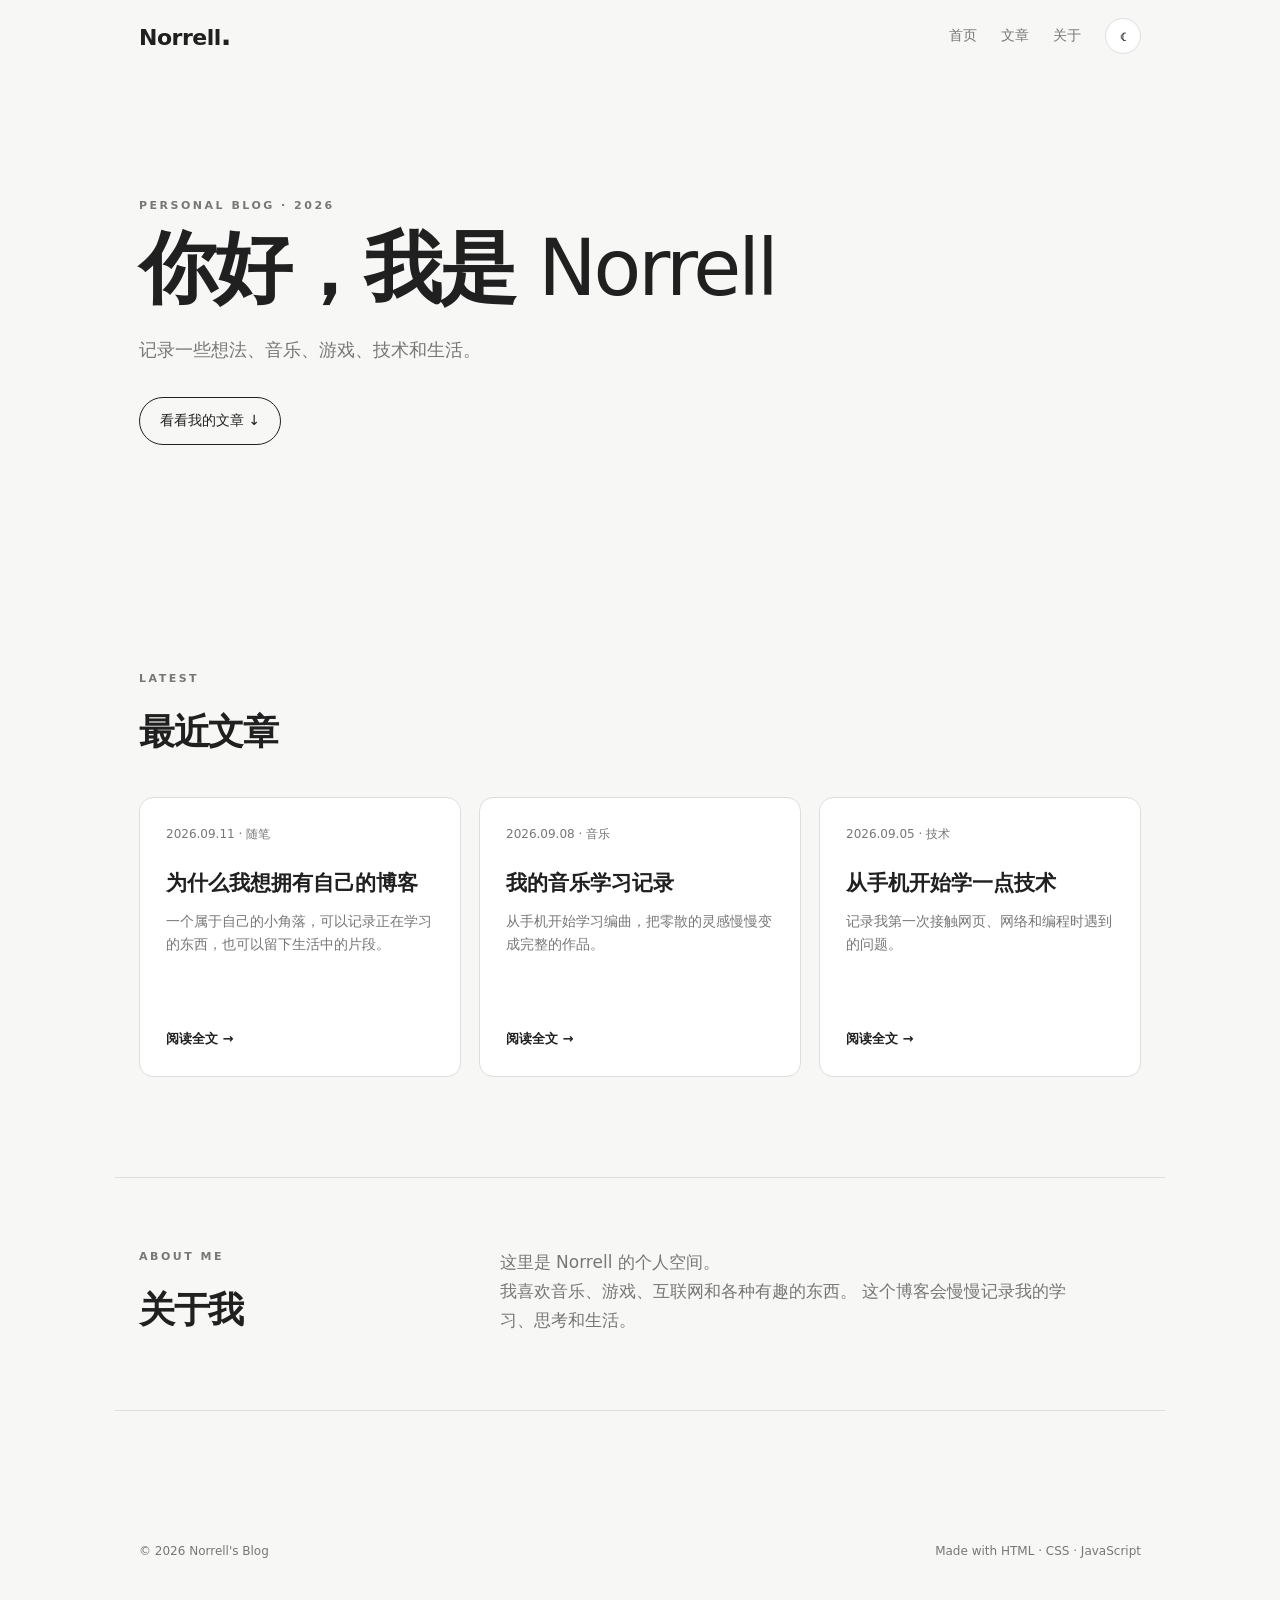
==== index.html @ d72a8a7d "Add files via upload" ====
<!doctype html>
<html lang="zh-CN">
<head>
  <meta charset="UTF-8">
  <meta name="viewport" content="width=device-width, initial-scale=1.0">
  <meta name="description" content="Norrell 的个人博客">
  <title>Norrell's Blog</title>
  <link rel="stylesheet" href="style.css">
</head>
<body>
  <header class="nav">
    <a class="logo" href="#">Norrell<span>.</span></a>
    <nav>
      <a href="#home">首页</a>
      <a href="#posts">文章</a>
      <a href="#about">关于</a>
      <button id="themeBtn" aria-label="切换主题">☾</button>
    </nav>
  </header>

  <main>
    <section id="home" class="hero">
      <p class="eyebrow">PERSONAL BLOG · 2026</p>
      <h1>你好，我是 <span>Norrell</span></h1>
      <p class="intro">记录一些想法、音乐、游戏、技术和生活。</p>
      <a class="button" href="#posts">看看我的文章 ↓</a>
    </section>

    <section id="posts" class="section">
      <div class="section-title">
        <p class="eyebrow">LATEST</p>
        <h2>最近文章</h2>
      </div>

      <div class="posts">
        <article class="card">
          <p class="date">2026.09.11 · 随笔</p>
          <h3>为什么我想拥有自己的博客</h3>
          <p>一个属于自己的小角落，可以记录正在学习的东西，也可以留下生活中的片段。</p>
          <a href="#">阅读全文 →</a>
        </article>

        <article class="card">
          <p class="date">2026.09.08 · 音乐</p>
          <h3>我的音乐学习记录</h3>
          <p>从手机开始学习编曲，把零散的灵感慢慢变成完整的作品。</p>
          <a href="#">阅读全文 →</a>
        </article>

        <article class="card">
          <p class="date">2026.09.05 · 技术</p>
          <h3>从手机开始学一点技术</h3>
          <p>记录我第一次接触网页、网络和编程时遇到的问题。</p>
          <a href="#">阅读全文 →</a>
        </article>
      </div>
    </section>

    <section id="about" class="about">
      <div>
        <p class="eyebrow">ABOUT ME</p>
        <h2>关于我</h2>
      </div>
      <p>
        这里是 Norrell 的个人空间。<br>
        我喜欢音乐、游戏、互联网和各种有趣的东西。
        这个博客会慢慢记录我的学习、思考和生活。
      </p>
    </section>
  </main>

  <footer>
    <p>© 2026 Norrell's Blog</p>
    <p>Made with HTML · CSS · JavaScript</p>
  </footer>

  <script src="script.js"></script>
</body>
</html>
---- style.css ----
*{box-sizing:border-box;margin:0;padding:0}
:root{--bg:#f7f7f5;--text:#202020;--muted:#777;--card:#fff;--line:#ddd;--accent:#333}
body.dark{--bg:#151515;--text:#eee;--muted:#aaa;--card:#202020;--line:#383838;--accent:#fff}
html{scroll-behavior:smooth}
body{font-family:system-ui,-apple-system,BlinkMacSystemFont,"Segoe UI","Noto Sans SC",sans-serif;background:var(--bg);color:var(--text);line-height:1.7;transition:.25s}
a{color:inherit;text-decoration:none}
.nav{height:72px;display:flex;align-items:center;justify-content:space-between;max-width:1050px;margin:auto;padding:0 24px}
.logo{font-size:22px;font-weight:800;letter-spacing:-.5px}.logo span{font-size:28px}
nav{display:flex;gap:24px;align-items:center}nav a{font-size:14px;color:var(--muted)}nav a:hover{color:var(--text)}
#themeBtn{border:1px solid var(--line);background:var(--card);color:var(--text);width:36px;height:36px;border-radius:50%;cursor:pointer}
.hero{max-width:1050px;margin:0 auto;padding:125px 24px 145px}
.eyebrow{font-size:11px;letter-spacing:2.5px;color:var(--muted);font-weight:700;margin-bottom:12px}
h1{font-size:clamp(42px,8vw,78px);line-height:1.05;letter-spacing:-3px;max-width:800px}
h1 span{font-weight:400}
.intro{font-size:18px;color:var(--muted);margin:25px 0 32px;max-width:560px}
.button{display:inline-block;padding:11px 20px;border:1px solid var(--text);border-radius:30px;font-size:14px}
.section{max-width:1050px;margin:auto;padding:80px 24px}
h2{font-size:36px;letter-spacing:-1.5px}
.posts{display:grid;grid-template-columns:repeat(3,1fr);gap:18px;margin-top:35px}
.card{background:var(--card);border:1px solid var(--line);border-radius:14px;padding:26px;min-height:280px;display:flex;flex-direction:column}
.date{font-size:12px;color:var(--muted);margin-bottom:25px}
.card h3{font-size:21px;line-height:1.35;margin-bottom:12px}
.card p:not(.date){color:var(--muted);font-size:14px}
.card a{margin-top:auto;padding-top:25px;font-size:13px;font-weight:700}
.about{max-width:1050px;margin:20px auto 100px;padding:70px 24px;border-top:1px solid var(--line);border-bottom:1px solid var(--line);display:grid;grid-template-columns:1fr 2fr;gap:40px}
.about>p{font-size:17px;color:var(--muted);max-width:600px}
footer{max-width:1050px;margin:auto;padding:30px 24px 45px;display:flex;justify-content:space-between;color:var(--muted);font-size:12px}
@media(max-width:700px){.nav{height:62px}.nav nav{gap:13px}.nav nav a{font-size:12px}.hero{padding:90px 22px 105px}h1{letter-spacing:-2px}.posts{grid-template-columns:1fr}.card{min-height:240px}.about{grid-template-columns:1fr;margin-bottom:60px;padding:55px 24px}footer{display:block}footer p+p{margin-top:6px}}
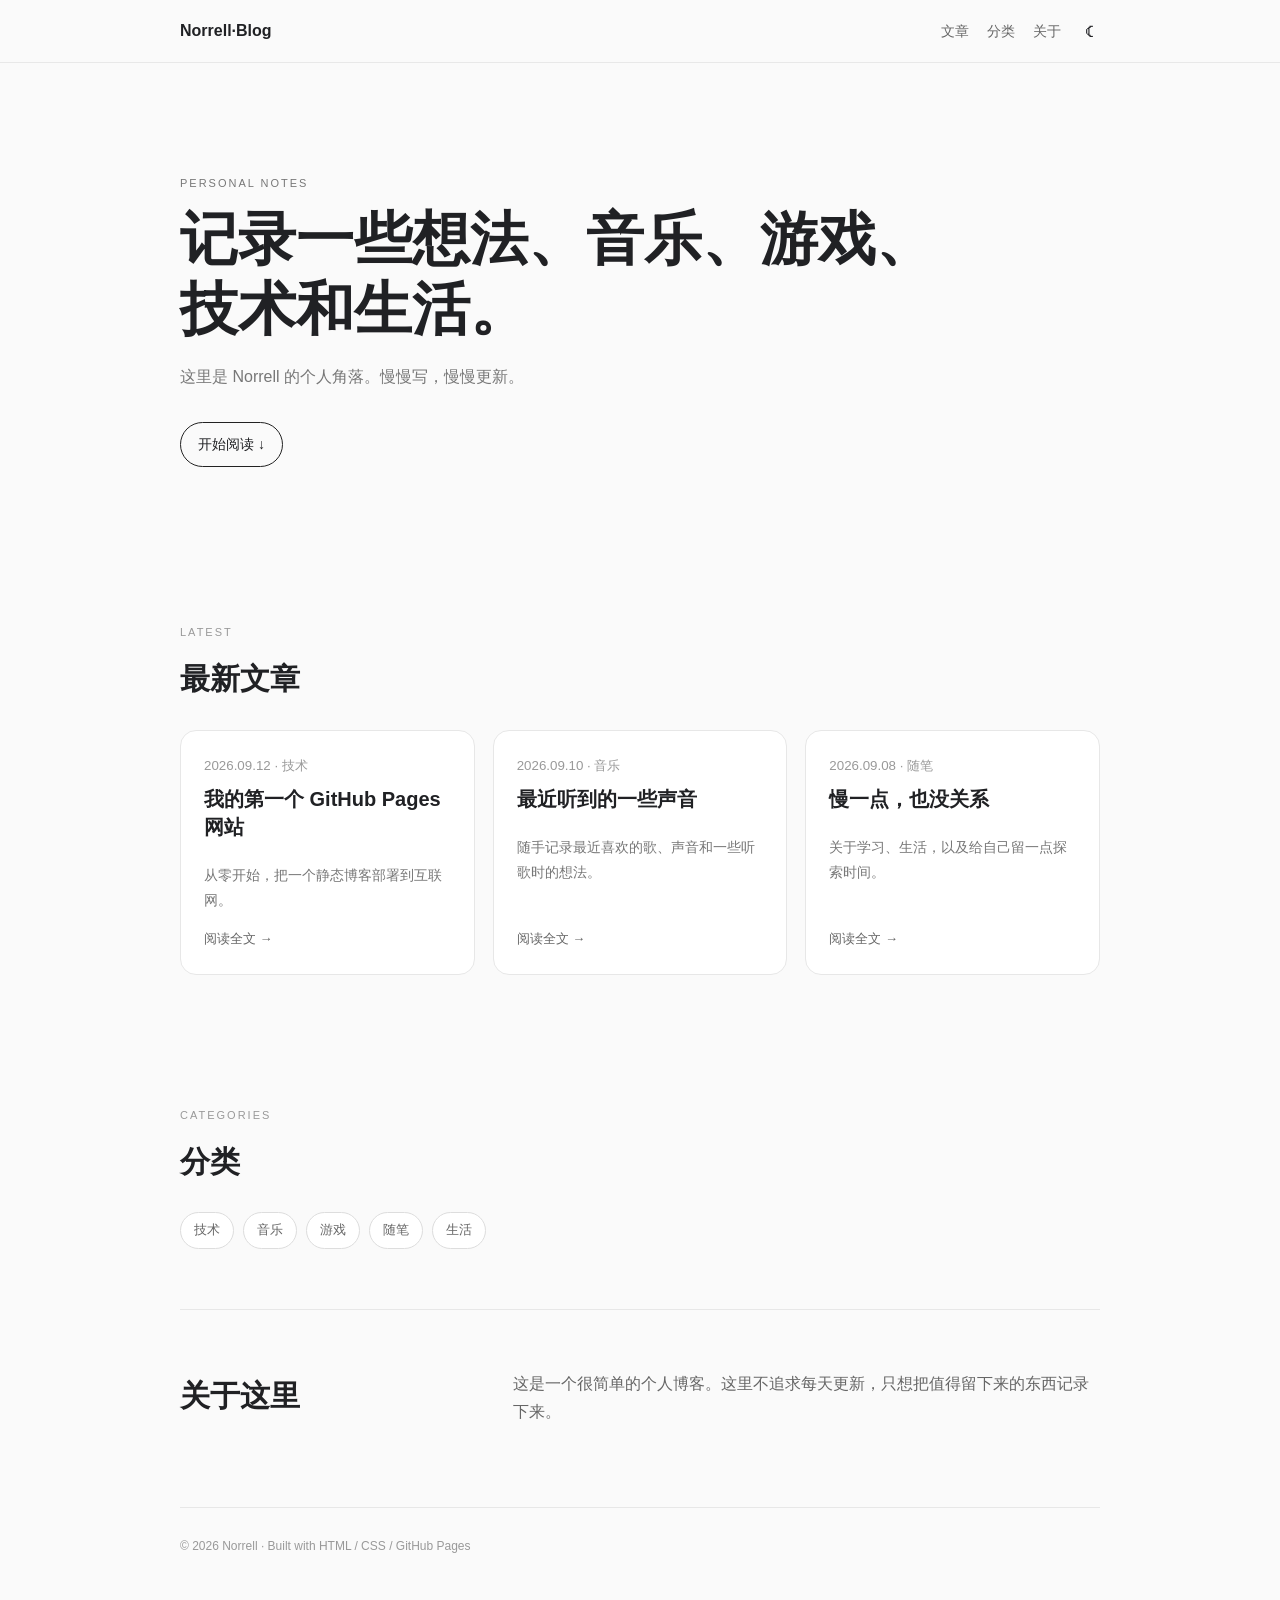
==== commit 4ac6261b: "Add files via upload" ====
--- a/index.html
+++ b/index.html
@@ -1,79 +1,16 @@
 <!doctype html>
-<html lang="zh-CN">
-<head>
-  <meta charset="UTF-8">
-  <meta name="viewport" content="width=device-width, initial-scale=1.0">
-  <meta name="description" content="Norrell 的个人博客">
-  <title>Norrell's Blog</title>
-  <link rel="stylesheet" href="style.css">
-</head>
+<html lang="zh-CN"><head><meta charset="utf-8"><meta name="viewport" content="width=device-width,initial-scale=1">
+<title>Norrell's Blog</title><link rel="stylesheet" href="style.css"></head>
 <body>
-  <header class="nav">
-    <a class="logo" href="#">Norrell<span>.</span></a>
-    <nav>
-      <a href="#home">首页</a>
-      <a href="#posts">文章</a>
-      <a href="#about">关于</a>
-      <button id="themeBtn" aria-label="切换主题">☾</button>
-    </nav>
-  </header>
-
-  <main>
-    <section id="home" class="hero">
-      <p class="eyebrow">PERSONAL BLOG · 2026</p>
-      <h1>你好，我是 <span>Norrell</span></h1>
-      <p class="intro">记录一些想法、音乐、游戏、技术和生活。</p>
-      <a class="button" href="#posts">看看我的文章 ↓</a>
-    </section>
-
-    <section id="posts" class="section">
-      <div class="section-title">
-        <p class="eyebrow">LATEST</p>
-        <h2>最近文章</h2>
-      </div>
-
-      <div class="posts">
-        <article class="card">
-          <p class="date">2026.09.11 · 随笔</p>
-          <h3>为什么我想拥有自己的博客</h3>
-          <p>一个属于自己的小角落，可以记录正在学习的东西，也可以留下生活中的片段。</p>
-          <a href="#">阅读全文 →</a>
-        </article>
-
-        <article class="card">
-          <p class="date">2026.09.08 · 音乐</p>
-          <h3>我的音乐学习记录</h3>
-          <p>从手机开始学习编曲，把零散的灵感慢慢变成完整的作品。</p>
-          <a href="#">阅读全文 →</a>
-        </article>
-
-        <article class="card">
-          <p class="date">2026.09.05 · 技术</p>
-          <h3>从手机开始学一点技术</h3>
-          <p>记录我第一次接触网页、网络和编程时遇到的问题。</p>
-          <a href="#">阅读全文 →</a>
-        </article>
-      </div>
-    </section>
-
-    <section id="about" class="about">
-      <div>
-        <p class="eyebrow">ABOUT ME</p>
-        <h2>关于我</h2>
-      </div>
-      <p>
-        这里是 Norrell 的个人空间。<br>
-        我喜欢音乐、游戏、互联网和各种有趣的东西。
-        这个博客会慢慢记录我的学习、思考和生活。
-      </p>
-    </section>
-  </main>
-
-  <footer>
-    <p>© 2026 Norrell's Blog</p>
-    <p>Made with HTML · CSS · JavaScript</p>
-  </footer>
-
-  <script src="script.js"></script>
-</body>
-</html>
+<header><div class="wrap nav"><a class="logo" href="index.html">Norrell·Blog</a><nav><a href="#posts">文章</a><a href="#categories">分类</a><a href="#about">关于</a><button id="themeBtn">☾</button></nav></div></header>
+<main>
+<section class="hero wrap"><p class="eyebrow">PERSONAL NOTES</p><h1>记录一些想法、音乐、游戏、技术和生活。</h1><p>这里是 Norrell 的个人角落。慢慢写，慢慢更新。</p><a class="primary" href="#posts">开始阅读 ↓</a></section>
+<section id="posts" class="section wrap"><p class="eyebrow">LATEST</p><h2>最新文章</h2><div class="grid">
+<article><small>2026.09.12 · 技术</small><h3><a href="posts/github-pages.html">我的第一个 GitHub Pages 网站</a></h3><p>从零开始，把一个静态博客部署到互联网。</p><a href="posts/github-pages.html">阅读全文 →</a></article>
+<article><small>2026.09.10 · 音乐</small><h3><a href="posts/music-notes.html">最近听到的一些声音</a></h3><p>随手记录最近喜欢的歌、声音和一些听歌时的想法。</p><a href="posts/music-notes.html">阅读全文 →</a></article>
+<article><small>2026.09.08 · 随笔</small><h3><a href="posts/slowly.html">慢一点，也没关系</a></h3><p>关于学习、生活，以及给自己留一点探索时间。</p><a href="posts/slowly.html">阅读全文 →</a></article>
+</div></section>
+<section id="categories" class="section wrap"><p class="eyebrow">CATEGORIES</p><h2>分类</h2><div class="tags"><span>技术</span><span>音乐</span><span>游戏</span><span>随笔</span><span>生活</span></div></section>
+<section id="about" class="section about wrap"><h2>关于这里</h2><p>这是一个很简单的个人博客。这里不追求每天更新，只想把值得留下来的东西记录下来。</p></section>
+</main><footer class="wrap">© 2026 Norrell · Built with HTML / CSS / GitHub Pages</footer>
+<script src="script.js"></script></body></html>
--- a/style.css
+++ b/style.css
@@ -1,28 +1 @@
-*{box-sizing:border-box;margin:0;padding:0}
-:root{--bg:#f7f7f5;--text:#202020;--muted:#777;--card:#fff;--line:#ddd;--accent:#333}
-body.dark{--bg:#151515;--text:#eee;--muted:#aaa;--card:#202020;--line:#383838;--accent:#fff}
-html{scroll-behavior:smooth}
-body{font-family:system-ui,-apple-system,BlinkMacSystemFont,"Segoe UI","Noto Sans SC",sans-serif;background:var(--bg);color:var(--text);line-height:1.7;transition:.25s}
-a{color:inherit;text-decoration:none}
-.nav{height:72px;display:flex;align-items:center;justify-content:space-between;max-width:1050px;margin:auto;padding:0 24px}
-.logo{font-size:22px;font-weight:800;letter-spacing:-.5px}.logo span{font-size:28px}
-nav{display:flex;gap:24px;align-items:center}nav a{font-size:14px;color:var(--muted)}nav a:hover{color:var(--text)}
-#themeBtn{border:1px solid var(--line);background:var(--card);color:var(--text);width:36px;height:36px;border-radius:50%;cursor:pointer}
-.hero{max-width:1050px;margin:0 auto;padding:125px 24px 145px}
-.eyebrow{font-size:11px;letter-spacing:2.5px;color:var(--muted);font-weight:700;margin-bottom:12px}
-h1{font-size:clamp(42px,8vw,78px);line-height:1.05;letter-spacing:-3px;max-width:800px}
-h1 span{font-weight:400}
-.intro{font-size:18px;color:var(--muted);margin:25px 0 32px;max-width:560px}
-.button{display:inline-block;padding:11px 20px;border:1px solid var(--text);border-radius:30px;font-size:14px}
-.section{max-width:1050px;margin:auto;padding:80px 24px}
-h2{font-size:36px;letter-spacing:-1.5px}
-.posts{display:grid;grid-template-columns:repeat(3,1fr);gap:18px;margin-top:35px}
-.card{background:var(--card);border:1px solid var(--line);border-radius:14px;padding:26px;min-height:280px;display:flex;flex-direction:column}
-.date{font-size:12px;color:var(--muted);margin-bottom:25px}
-.card h3{font-size:21px;line-height:1.35;margin-bottom:12px}
-.card p:not(.date){color:var(--muted);font-size:14px}
-.card a{margin-top:auto;padding-top:25px;font-size:13px;font-weight:700}
-.about{max-width:1050px;margin:20px auto 100px;padding:70px 24px;border-top:1px solid var(--line);border-bottom:1px solid var(--line);display:grid;grid-template-columns:1fr 2fr;gap:40px}
-.about>p{font-size:17px;color:var(--muted);max-width:600px}
-footer{max-width:1050px;margin:auto;padding:30px 24px 45px;display:flex;justify-content:space-between;color:var(--muted);font-size:12px}
-@media(max-width:700px){.nav{height:62px}.nav nav{gap:13px}.nav nav a{font-size:12px}.hero{padding:90px 22px 105px}h1{letter-spacing:-2px}.posts{grid-template-columns:1fr}.card{min-height:240px}.about{grid-template-columns:1fr;margin-bottom:60px;padding:55px 24px}footer{display:block}footer p+p{margin-top:6px}}
+*{box-sizing:border-box}html{scroll-behavior:smooth}body{margin:0;background:#fafafa;color:#202124;font-family:-apple-system,BlinkMacSystemFont,"Segoe UI","Noto Sans SC",sans-serif;line-height:1.75}a{color:inherit}.wrap{width:min(920px,calc(100% - 32px));margin:auto}header{position:sticky;top:0;z-index:5;background:#fafafae8;backdrop-filter:blur(12px);border-bottom:1px solid #e8e8e8}.nav{height:62px;display:flex;align-items:center;justify-content:space-between}.logo{text-decoration:none;font-weight:700}nav{display:flex;gap:18px;align-items:center}nav a{text-decoration:none;color:#666;font-size:14px}button{border:0;background:none;font-size:18px;cursor:pointer;color:inherit}.hero{padding:100px 0 85px}.eyebrow{font-size:11px;letter-spacing:2px;color:#999}.hero h1{font-size:clamp(36px,6vw,58px);line-height:1.2;max-width:760px;margin:10px 0 20px}.hero p{color:#777;max-width:580px}.primary{display:inline-block;margin-top:15px;padding:9px 17px;border:1px solid #222;border-radius:999px;text-decoration:none;font-size:14px}.section{padding:60px 0}.section h2{font-size:30px;margin:0 0 24px}.grid{display:grid;grid-template-columns:repeat(3,1fr);gap:18px}.grid article{background:white;border:1px solid #e7e7e7;border-radius:16px;padding:23px;min-height:245px;display:flex;flex-direction:column}.grid h3{font-size:20px;line-height:1.4;margin:8px 0}.grid h3 a{text-decoration:none}.grid article p{color:#777;font-size:14px}.grid article>a{margin-top:auto;text-decoration:none;font-size:13px;color:#666}.grid small{color:#999}.tags{display:flex;gap:9px;flex-wrap:wrap}.tags span{background:white;border:1px solid #ddd;border-radius:999px;padding:6px 13px;color:#666;font-size:13px}.about{border-top:1px solid #e7e7e7;display:grid;grid-template-columns:1fr 2fr;gap:40px}.about p{color:#666;margin:0}footer{border-top:1px solid #e7e7e7;padding:28px 0 45px;color:#999;font-size:12px}body.dark{background:#121212;color:#eee}body.dark header{background:#121212e8;border-color:#292929}body.dark nav a,body.dark .hero p,body.dark .grid article p,body.dark .grid article>a,body.dark .about p{color:#aaa}body.dark .grid article,body.dark .tags span{background:#1b1b1b;border-color:#303030}body.dark .tags span{color:#bbb}body.dark .about,body.dark footer{border-color:#292929}body.dark .primary{border-color:#eee}@media(max-width:720px){nav a{display:none}.hero{padding:70px 0 55px}.grid{grid-template-columns:1fr}.about{grid-template-columns:1fr;gap:5px}}
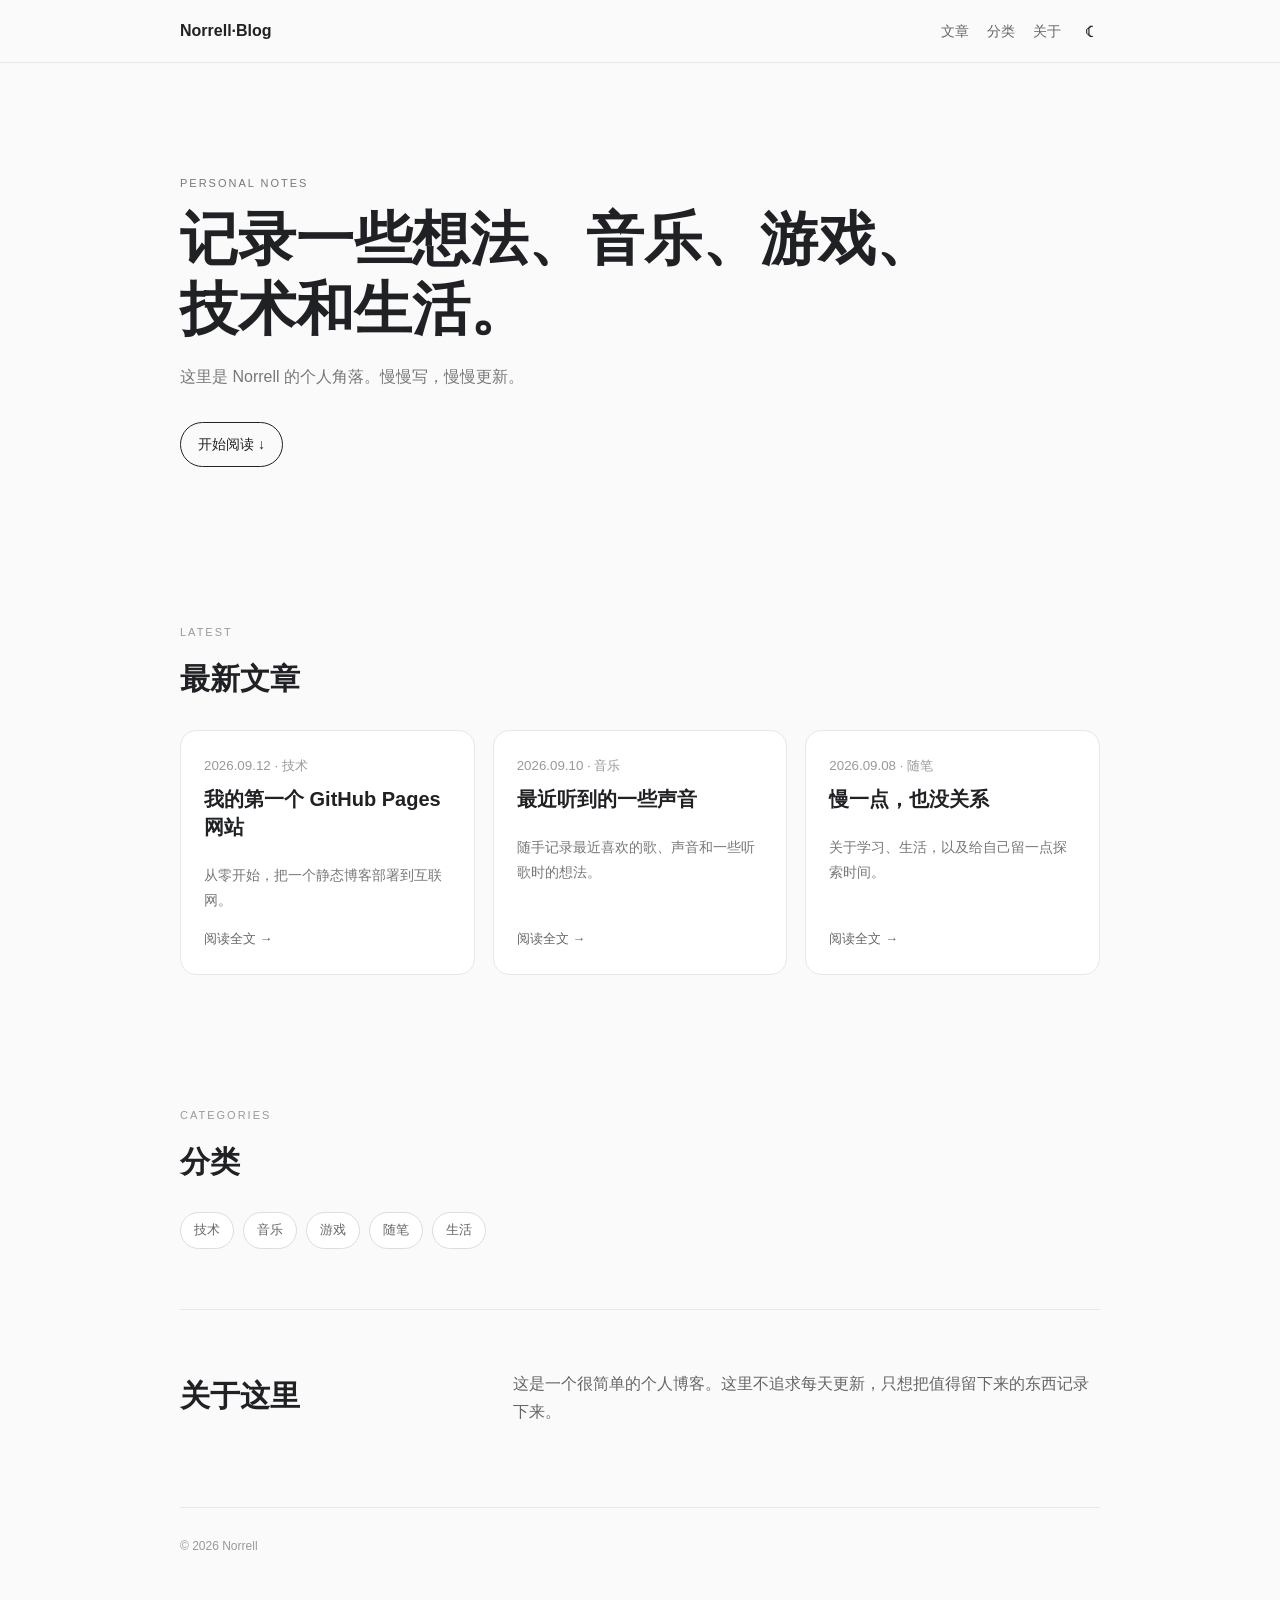
==== commit e9b048cc: "Add files via upload" ====
--- a/index.html
+++ b/index.html
@@ -1,16 +1 @@
-<!doctype html>
-<html lang="zh-CN"><head><meta charset="utf-8"><meta name="viewport" content="width=device-width,initial-scale=1">
-<title>Norrell's Blog</title><link rel="stylesheet" href="style.css"></head>
-<body>
-<header><div class="wrap nav"><a class="logo" href="index.html">Norrell·Blog</a><nav><a href="#posts">文章</a><a href="#categories">分类</a><a href="#about">关于</a><button id="themeBtn">☾</button></nav></div></header>
-<main>
-<section class="hero wrap"><p class="eyebrow">PERSONAL NOTES</p><h1>记录一些想法、音乐、游戏、技术和生活。</h1><p>这里是 Norrell 的个人角落。慢慢写，慢慢更新。</p><a class="primary" href="#posts">开始阅读 ↓</a></section>
-<section id="posts" class="section wrap"><p class="eyebrow">LATEST</p><h2>最新文章</h2><div class="grid">
-<article><small>2026.09.12 · 技术</small><h3><a href="posts/github-pages.html">我的第一个 GitHub Pages 网站</a></h3><p>从零开始，把一个静态博客部署到互联网。</p><a href="posts/github-pages.html">阅读全文 →</a></article>
-<article><small>2026.09.10 · 音乐</small><h3><a href="posts/music-notes.html">最近听到的一些声音</a></h3><p>随手记录最近喜欢的歌、声音和一些听歌时的想法。</p><a href="posts/music-notes.html">阅读全文 →</a></article>
-<article><small>2026.09.08 · 随笔</small><h3><a href="posts/slowly.html">慢一点，也没关系</a></h3><p>关于学习、生活，以及给自己留一点探索时间。</p><a href="posts/slowly.html">阅读全文 →</a></article>
-</div></section>
-<section id="categories" class="section wrap"><p class="eyebrow">CATEGORIES</p><h2>分类</h2><div class="tags"><span>技术</span><span>音乐</span><span>游戏</span><span>随笔</span><span>生活</span></div></section>
-<section id="about" class="section about wrap"><h2>关于这里</h2><p>这是一个很简单的个人博客。这里不追求每天更新，只想把值得留下来的东西记录下来。</p></section>
-</main><footer class="wrap">© 2026 Norrell · Built with HTML / CSS / GitHub Pages</footer>
-<script src="script.js"></script></body></html>+<!doctype html><html lang="zh-CN"><head><meta charset="utf-8"><meta name="viewport" content="width=device-width,initial-scale=1"><title>Norrell's Blog</title><link rel="stylesheet" href="style.css"></head><body><header><div class="wrap nav"><a class="logo" href="index.html">Norrell·Blog</a><nav><a href="#posts">文章</a><a href="#categories">分类</a><a href="#about">关于</a><button id="themeBtn">☾</button></nav></div></header><main><section class="hero wrap"><p class="eyebrow">PERSONAL NOTES</p><h1>记录一些想法、音乐、游戏、技术和生活。</h1><p>这里是 Norrell 的个人角落。慢慢写，慢慢更新。</p><a class="primary" href="#posts">开始阅读 ↓</a></section><section id="posts" class="section wrap"><p class="eyebrow">LATEST</p><h2>最新文章</h2><div id="postList" class="grid"></div></section><section id="categories" class="section wrap"><p class="eyebrow">CATEGORIES</p><h2>分类</h2><div class="tags"><span>技术</span><span>音乐</span><span>游戏</span><span>随笔</span><span>生活</span></div></section><section id="about" class="section about wrap"><h2>关于这里</h2><p>这是一个很简单的个人博客。这里不追求每天更新，只想把值得留下来的东西记录下来。</p></section></main><footer class="wrap">© 2026 Norrell</footer><script src="script.js"></script></body></html>
--- a/style.css
+++ b/style.css
@@ -1 +1 @@
-*{box-sizing:border-box}html{scroll-behavior:smooth}body{margin:0;background:#fafafa;color:#202124;font-family:-apple-system,BlinkMacSystemFont,"Segoe UI","Noto Sans SC",sans-serif;line-height:1.75}a{color:inherit}.wrap{width:min(920px,calc(100% - 32px));margin:auto}header{position:sticky;top:0;z-index:5;background:#fafafae8;backdrop-filter:blur(12px);border-bottom:1px solid #e8e8e8}.nav{height:62px;display:flex;align-items:center;justify-content:space-between}.logo{text-decoration:none;font-weight:700}nav{display:flex;gap:18px;align-items:center}nav a{text-decoration:none;color:#666;font-size:14px}button{border:0;background:none;font-size:18px;cursor:pointer;color:inherit}.hero{padding:100px 0 85px}.eyebrow{font-size:11px;letter-spacing:2px;color:#999}.hero h1{font-size:clamp(36px,6vw,58px);line-height:1.2;max-width:760px;margin:10px 0 20px}.hero p{color:#777;max-width:580px}.primary{display:inline-block;margin-top:15px;padding:9px 17px;border:1px solid #222;border-radius:999px;text-decoration:none;font-size:14px}.section{padding:60px 0}.section h2{font-size:30px;margin:0 0 24px}.grid{display:grid;grid-template-columns:repeat(3,1fr);gap:18px}.grid article{background:white;border:1px solid #e7e7e7;border-radius:16px;padding:23px;min-height:245px;display:flex;flex-direction:column}.grid h3{font-size:20px;line-height:1.4;margin:8px 0}.grid h3 a{text-decoration:none}.grid article p{color:#777;font-size:14px}.grid article>a{margin-top:auto;text-decoration:none;font-size:13px;color:#666}.grid small{color:#999}.tags{display:flex;gap:9px;flex-wrap:wrap}.tags span{background:white;border:1px solid #ddd;border-radius:999px;padding:6px 13px;color:#666;font-size:13px}.about{border-top:1px solid #e7e7e7;display:grid;grid-template-columns:1fr 2fr;gap:40px}.about p{color:#666;margin:0}footer{border-top:1px solid #e7e7e7;padding:28px 0 45px;color:#999;font-size:12px}body.dark{background:#121212;color:#eee}body.dark header{background:#121212e8;border-color:#292929}body.dark nav a,body.dark .hero p,body.dark .grid article p,body.dark .grid article>a,body.dark .about p{color:#aaa}body.dark .grid article,body.dark .tags span{background:#1b1b1b;border-color:#303030}body.dark .tags span{color:#bbb}body.dark .about,body.dark footer{border-color:#292929}body.dark .primary{border-color:#eee}@media(max-width:720px){nav a{display:none}.hero{padding:70px 0 55px}.grid{grid-template-columns:1fr}.about{grid-template-columns:1fr;gap:5px}}
+*{box-sizing:border-box}html{scroll-behavior:smooth}body{margin:0;background:#fafafa;color:#202124;font-family:-apple-system,BlinkMacSystemFont,"Segoe UI","Noto Sans SC",sans-serif;line-height:1.75}a{color:inherit}.wrap{width:min(920px,calc(100% - 32px));margin:auto}header{position:sticky;top:0;z-index:5;background:#fafafae8;backdrop-filter:blur(12px);border-bottom:1px solid #e8e8e8}.nav{height:62px;display:flex;align-items:center;justify-content:space-between}.logo{text-decoration:none;font-weight:700}nav{display:flex;gap:18px;align-items:center}nav a{text-decoration:none;color:#666;font-size:14px}button{border:0;background:none;font-size:18px;cursor:pointer;color:inherit}.hero{padding:100px 0 85px}.eyebrow{font-size:11px;letter-spacing:2px;color:#999}.hero h1{font-size:clamp(36px,6vw,58px);line-height:1.2;max-width:760px;margin:10px 0 20px}.hero p{color:#777}.primary{display:inline-block;margin-top:15px;padding:9px 17px;border:1px solid #222;border-radius:999px;text-decoration:none;font-size:14px}.section{padding:60px 0}.section h2{font-size:30px;margin:0 0 24px}.grid{display:grid;grid-template-columns:repeat(3,1fr);gap:18px}.grid article{background:white;border:1px solid #e7e7e7;border-radius:16px;padding:23px;min-height:245px;display:flex;flex-direction:column}.grid h3{font-size:20px;line-height:1.4;margin:8px 0}.grid h3 a{text-decoration:none}.grid article p{color:#777;font-size:14px}.grid article>a{margin-top:auto;text-decoration:none;font-size:13px;color:#666}.grid small{color:#999}.tags{display:flex;gap:9px;flex-wrap:wrap}.tags span{background:white;border:1px solid #ddd;border-radius:999px;padding:6px 13px;color:#666;font-size:13px}.about{border-top:1px solid #e7e7e7;display:grid;grid-template-columns:1fr 2fr;gap:40px}.about p{color:#666;margin:0}footer{border-top:1px solid #e7e7e7;padding:28px 0 45px;color:#999;font-size:12px}body.dark{background:#121212;color:#eee}body.dark header{background:#121212e8;border-color:#292929}body.dark nav a,body.dark .hero p,body.dark .grid article p,body.dark .grid article>a,body.dark .about p{color:#aaa}body.dark .grid article,body.dark .tags span{background:#1b1b1b;border-color:#303030}@media(max-width:720px){nav a{display:none}.hero{padding:70px 0 55px}.grid{grid-template-columns:1fr}.about{grid-template-columns:1fr;gap:5px}}
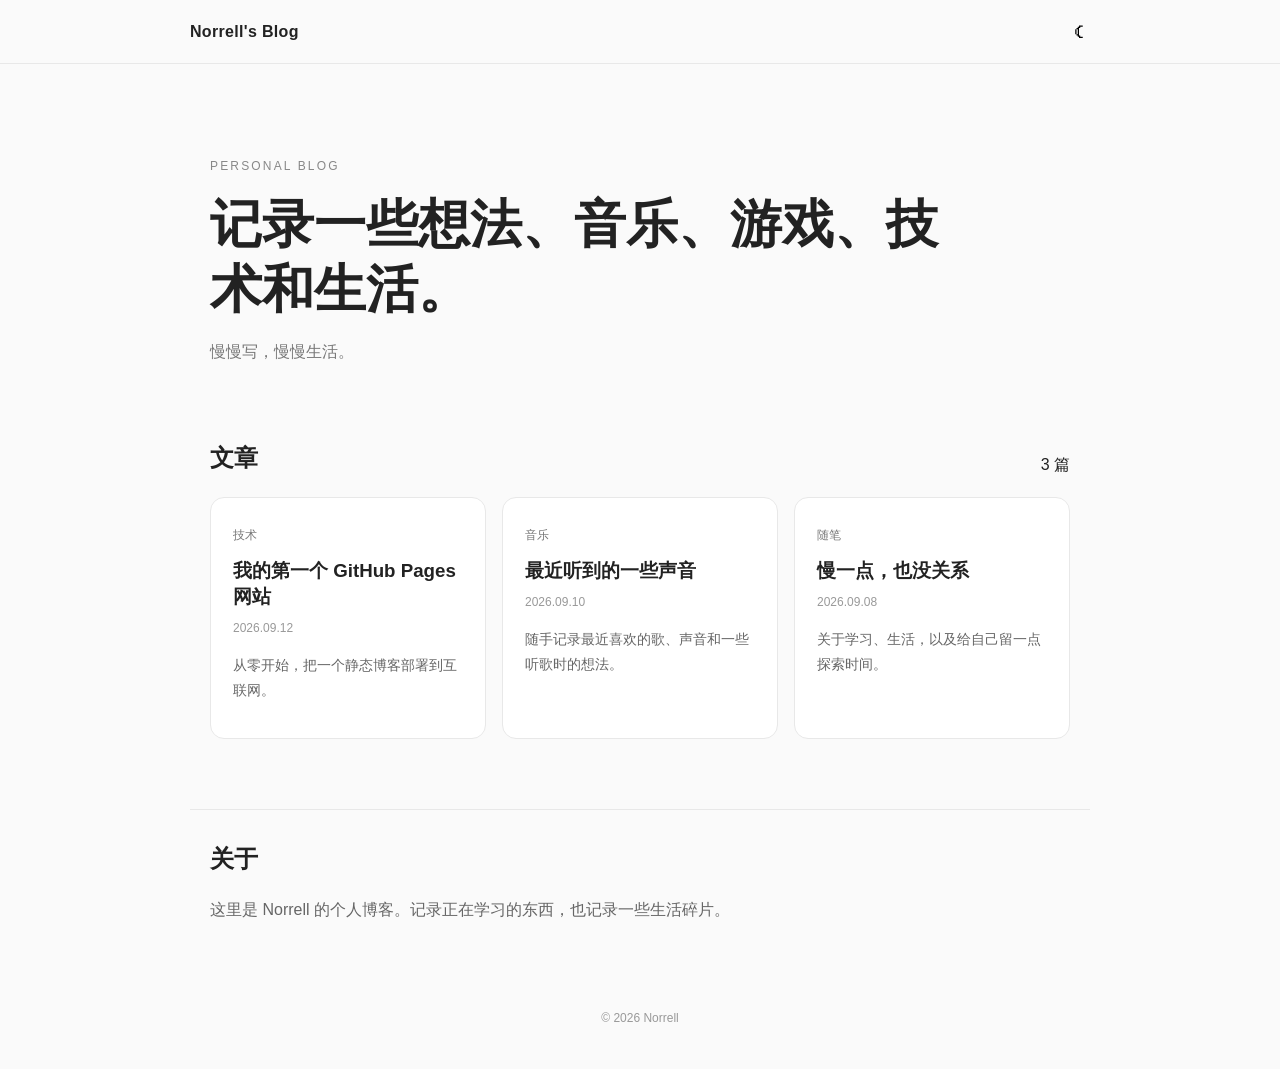
==== commit 3eb918dc: "Add files via upload" ====
--- a/index.html
+++ b/index.html
@@ -1 +1,32 @@
-<!doctype html><html lang="zh-CN"><head><meta charset="utf-8"><meta name="viewport" content="width=device-width,initial-scale=1"><title>Norrell's Blog</title><link rel="stylesheet" href="style.css"></head><body><header><div class="wrap nav"><a class="logo" href="index.html">Norrell·Blog</a><nav><a href="#posts">文章</a><a href="#categories">分类</a><a href="#about">关于</a><button id="themeBtn">☾</button></nav></div></header><main><section class="hero wrap"><p class="eyebrow">PERSONAL NOTES</p><h1>记录一些想法、音乐、游戏、技术和生活。</h1><p>这里是 Norrell 的个人角落。慢慢写，慢慢更新。</p><a class="primary" href="#posts">开始阅读 ↓</a></section><section id="posts" class="section wrap"><p class="eyebrow">LATEST</p><h2>最新文章</h2><div id="postList" class="grid"></div></section><section id="categories" class="section wrap"><p class="eyebrow">CATEGORIES</p><h2>分类</h2><div class="tags"><span>技术</span><span>音乐</span><span>游戏</span><span>随笔</span><span>生活</span></div></section><section id="about" class="section about wrap"><h2>关于这里</h2><p>这是一个很简单的个人博客。这里不追求每天更新，只想把值得留下来的东西记录下来。</p></section></main><footer class="wrap">© 2026 Norrell</footer><script src="script.js"></script></body></html>+<!doctype html>
+<html lang="zh-CN">
+<head>
+<meta charset="utf-8">
+<meta name="viewport" content="width=device-width,initial-scale=1">
+<title>Norrell's Blog</title>
+<link rel="stylesheet" href="style.css">
+</head>
+<body>
+<header class="top">
+  <a class="logo" href="index.html">Norrell's Blog</a>
+  <button id="theme">☾</button>
+</header>
+<main>
+  <section class="hero">
+    <p class="eyebrow">PERSONAL BLOG</p>
+    <h1>记录一些想法、音乐、游戏、技术和生活。</h1>
+    <p class="muted">慢慢写，慢慢生活。</p>
+  </section>
+  <section>
+    <div class="section-title"><h2>文章</h2><span id="count"></span></div>
+    <div id="posts" class="grid"></div>
+  </section>
+  <section class="about">
+    <h2>关于</h2>
+    <p>这里是 Norrell 的个人博客。记录正在学习的东西，也记录一些生活碎片。</p>
+  </section>
+</main>
+<footer>© 2026 Norrell</footer>
+<script src="script.js"></script>
+</body>
+</html>
--- a/style.css
+++ b/style.css
@@ -1 +1 @@
-*{box-sizing:border-box}html{scroll-behavior:smooth}body{margin:0;background:#fafafa;color:#202124;font-family:-apple-system,BlinkMacSystemFont,"Segoe UI","Noto Sans SC",sans-serif;line-height:1.75}a{color:inherit}.wrap{width:min(920px,calc(100% - 32px));margin:auto}header{position:sticky;top:0;z-index:5;background:#fafafae8;backdrop-filter:blur(12px);border-bottom:1px solid #e8e8e8}.nav{height:62px;display:flex;align-items:center;justify-content:space-between}.logo{text-decoration:none;font-weight:700}nav{display:flex;gap:18px;align-items:center}nav a{text-decoration:none;color:#666;font-size:14px}button{border:0;background:none;font-size:18px;cursor:pointer;color:inherit}.hero{padding:100px 0 85px}.eyebrow{font-size:11px;letter-spacing:2px;color:#999}.hero h1{font-size:clamp(36px,6vw,58px);line-height:1.2;max-width:760px;margin:10px 0 20px}.hero p{color:#777}.primary{display:inline-block;margin-top:15px;padding:9px 17px;border:1px solid #222;border-radius:999px;text-decoration:none;font-size:14px}.section{padding:60px 0}.section h2{font-size:30px;margin:0 0 24px}.grid{display:grid;grid-template-columns:repeat(3,1fr);gap:18px}.grid article{background:white;border:1px solid #e7e7e7;border-radius:16px;padding:23px;min-height:245px;display:flex;flex-direction:column}.grid h3{font-size:20px;line-height:1.4;margin:8px 0}.grid h3 a{text-decoration:none}.grid article p{color:#777;font-size:14px}.grid article>a{margin-top:auto;text-decoration:none;font-size:13px;color:#666}.grid small{color:#999}.tags{display:flex;gap:9px;flex-wrap:wrap}.tags span{background:white;border:1px solid #ddd;border-radius:999px;padding:6px 13px;color:#666;font-size:13px}.about{border-top:1px solid #e7e7e7;display:grid;grid-template-columns:1fr 2fr;gap:40px}.about p{color:#666;margin:0}footer{border-top:1px solid #e7e7e7;padding:28px 0 45px;color:#999;font-size:12px}body.dark{background:#121212;color:#eee}body.dark header{background:#121212e8;border-color:#292929}body.dark nav a,body.dark .hero p,body.dark .grid article p,body.dark .grid article>a,body.dark .about p{color:#aaa}body.dark .grid article,body.dark .tags span{background:#1b1b1b;border-color:#303030}@media(max-width:720px){nav a{display:none}.hero{padding:70px 0 55px}.grid{grid-template-columns:1fr}.about{grid-template-columns:1fr;gap:5px}}+*{box-sizing:border-box}body{margin:0;font-family:-apple-system,BlinkMacSystemFont,"Noto Sans SC","Microsoft YaHei",sans-serif;background:#fafafa;color:#222;line-height:1.75}a{color:inherit;text-decoration:none}.top{height:64px;border-bottom:1px solid #e8e8e8;display:flex;align-items:center;justify-content:space-between;padding:0 max(20px,calc((100% - 900px)/2));position:sticky;top:0;background:rgba(250,250,250,.92);backdrop-filter:blur(10px);z-index:2}.logo{font-weight:700;letter-spacing:.02em}.top button{border:0;background:none;font-size:20px;cursor:pointer}.hero,main>section{max-width:900px;margin:auto}.hero{padding:80px 20px 55px}.eyebrow{font-size:12px;letter-spacing:.18em;color:#888}.hero h1{font-size:clamp(30px,6vw,52px);line-height:1.25;max-width:760px;margin:15px 0}.muted{color:#777}.section-title{padding:0 20px 18px;display:flex;align-items:end;justify-content:space-between}.section-title h2,.about h2{margin:0}.grid{display:grid;grid-template-columns:repeat(3,1fr);gap:16px;padding:0 20px}.card{display:block;background:white;border:1px solid #e8e8e8;border-radius:14px;padding:22px;transition:.2s}.card:hover{transform:translateY(-3px);box-shadow:0 8px 25px #0000000b}.tag{font-size:12px;color:#777}.card h3{margin:10px 0 8px;line-height:1.4}.date{font-size:12px;color:#999}.excerpt{font-size:14px;color:#666}.about{margin-top:70px;padding:28px 20px;border-top:1px solid #e8e8e8}.about p{color:#666}footer{text-align:center;padding:40px;color:#999;font-size:12px}@media(max-width:700px){.hero{padding-top:55px}.grid{grid-template-columns:1fr}.card{padding:19px}.top{padding:0 18px}}body.dark{background:#151515;color:#eee}body.dark .top{background:rgba(21,21,21,.92);border-color:#303030}body.dark .card{background:#202020;border-color:#333}body.dark .about{border-color:#333}body.dark .muted,body.dark .excerpt{color:#aaa}body.dark .tag,body.dark .date{color:#888}
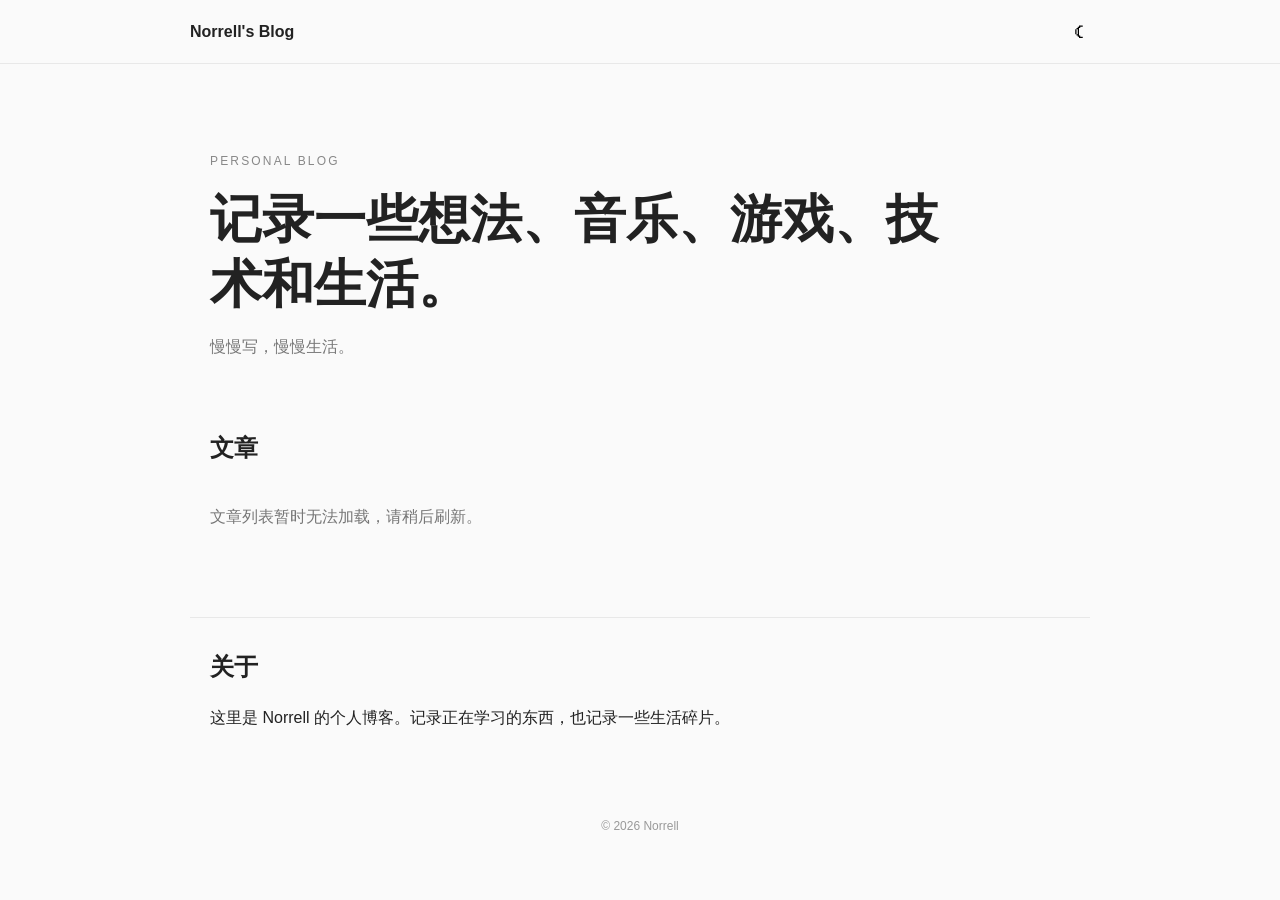
==== commit 44c2fafe: "Add files via upload" ====
--- a/index.html
+++ b/index.html
@@ -1,32 +1,8 @@
 <!doctype html>
-<html lang="zh-CN">
-<head>
-<meta charset="utf-8">
-<meta name="viewport" content="width=device-width,initial-scale=1">
-<title>Norrell's Blog</title>
-<link rel="stylesheet" href="style.css">
-</head>
-<body>
-<header class="top">
-  <a class="logo" href="index.html">Norrell's Blog</a>
-  <button id="theme">☾</button>
-</header>
-<main>
-  <section class="hero">
-    <p class="eyebrow">PERSONAL BLOG</p>
-    <h1>记录一些想法、音乐、游戏、技术和生活。</h1>
-    <p class="muted">慢慢写，慢慢生活。</p>
-  </section>
-  <section>
-    <div class="section-title"><h2>文章</h2><span id="count"></span></div>
-    <div id="posts" class="grid"></div>
-  </section>
-  <section class="about">
-    <h2>关于</h2>
-    <p>这里是 Norrell 的个人博客。记录正在学习的东西，也记录一些生活碎片。</p>
-  </section>
-</main>
-<footer>© 2026 Norrell</footer>
-<script src="script.js"></script>
-</body>
-</html>
+<html lang="zh-CN"><head><meta charset="utf-8"><meta name="viewport" content="width=device-width,initial-scale=1">
+<title>Norrell's Blog</title><link rel="stylesheet" href="style.css"></head>
+<body><header class="top"><a class="logo" href="index.html">Norrell's Blog</a><button id="theme">☾</button></header>
+<main><section class="hero"><p class="eyebrow">PERSONAL BLOG</p><h1>记录一些想法、音乐、游戏、技术和生活。</h1><p class="muted">慢慢写，慢慢生活。</p></section>
+<section><div class="section-title"><h2>文章</h2><span id="count"></span></div><div id="posts" class="grid"></div></section>
+<section class="about"><h2>关于</h2><p>这里是 Norrell 的个人博客。记录正在学习的东西，也记录一些生活碎片。</p></section></main><footer>© 2026 Norrell</footer>
+<script src="script.js"></script></body></html>
--- a/style.css
+++ b/style.css
@@ -1 +1 @@
-*{box-sizing:border-box}body{margin:0;font-family:-apple-system,BlinkMacSystemFont,"Noto Sans SC","Microsoft YaHei",sans-serif;background:#fafafa;color:#222;line-height:1.75}a{color:inherit;text-decoration:none}.top{height:64px;border-bottom:1px solid #e8e8e8;display:flex;align-items:center;justify-content:space-between;padding:0 max(20px,calc((100% - 900px)/2));position:sticky;top:0;background:rgba(250,250,250,.92);backdrop-filter:blur(10px);z-index:2}.logo{font-weight:700;letter-spacing:.02em}.top button{border:0;background:none;font-size:20px;cursor:pointer}.hero,main>section{max-width:900px;margin:auto}.hero{padding:80px 20px 55px}.eyebrow{font-size:12px;letter-spacing:.18em;color:#888}.hero h1{font-size:clamp(30px,6vw,52px);line-height:1.25;max-width:760px;margin:15px 0}.muted{color:#777}.section-title{padding:0 20px 18px;display:flex;align-items:end;justify-content:space-between}.section-title h2,.about h2{margin:0}.grid{display:grid;grid-template-columns:repeat(3,1fr);gap:16px;padding:0 20px}.card{display:block;background:white;border:1px solid #e8e8e8;border-radius:14px;padding:22px;transition:.2s}.card:hover{transform:translateY(-3px);box-shadow:0 8px 25px #0000000b}.tag{font-size:12px;color:#777}.card h3{margin:10px 0 8px;line-height:1.4}.date{font-size:12px;color:#999}.excerpt{font-size:14px;color:#666}.about{margin-top:70px;padding:28px 20px;border-top:1px solid #e8e8e8}.about p{color:#666}footer{text-align:center;padding:40px;color:#999;font-size:12px}@media(max-width:700px){.hero{padding-top:55px}.grid{grid-template-columns:1fr}.card{padding:19px}.top{padding:0 18px}}body.dark{background:#151515;color:#eee}body.dark .top{background:rgba(21,21,21,.92);border-color:#303030}body.dark .card{background:#202020;border-color:#333}body.dark .about{border-color:#333}body.dark .muted,body.dark .excerpt{color:#aaa}body.dark .tag,body.dark .date{color:#888}
+*{box-sizing:border-box}body{margin:0;font-family:-apple-system,BlinkMacSystemFont,"Noto Sans SC","Microsoft YaHei",sans-serif;background:#fafafa;color:#222;line-height:1.75}a{color:inherit;text-decoration:none}.top{height:64px;border-bottom:1px solid #e8e8e8;display:flex;align-items:center;justify-content:space-between;padding:0 max(20px,calc((100% - 900px)/2));position:sticky;top:0;background:rgba(250,250,250,.92);backdrop-filter:blur(10px);z-index:2}.logo{font-weight:700}.top button{border:0;background:none;font-size:20px;cursor:pointer}.hero,main>section{max-width:900px;margin:auto}.hero{padding:75px 20px 50px}.eyebrow{font-size:12px;letter-spacing:.18em;color:#888}.hero h1{font-size:clamp(30px,6vw,52px);line-height:1.25;max-width:760px;margin:15px 0}.muted{color:#777}.section-title{padding:0 20px 18px;display:flex;align-items:end;justify-content:space-between}.section-title h2,.about h2{margin:0}.grid{display:grid;grid-template-columns:repeat(3,1fr);gap:16px;padding:0 20px}.card{display:block;background:white;border:1px solid #e8e8e8;border-radius:14px;padding:22px;transition:.2s}.card:hover{transform:translateY(-3px)}.tag{font-size:12px;color:#777}.card h3{margin:10px 0 8px;line-height:1.4}.date{font-size:12px;color:#999}.excerpt{font-size:14px;color:#666}.about{margin-top:70px;padding:28px 20px;border-top:1px solid #e8e8e8}footer{text-align:center;padding:40px;color:#999;font-size:12px}@media(max-width:700px){.hero{padding-top:55px}.grid{grid-template-columns:1fr}}body.dark{background:#151515;color:#eee}body.dark .top{background:rgba(21,21,21,.92);border-color:#303030}body.dark .card{background:#202020;border-color:#333}body.dark .about{border-color:#333}body.dark .muted,body.dark .excerpt{color:#aaa}
